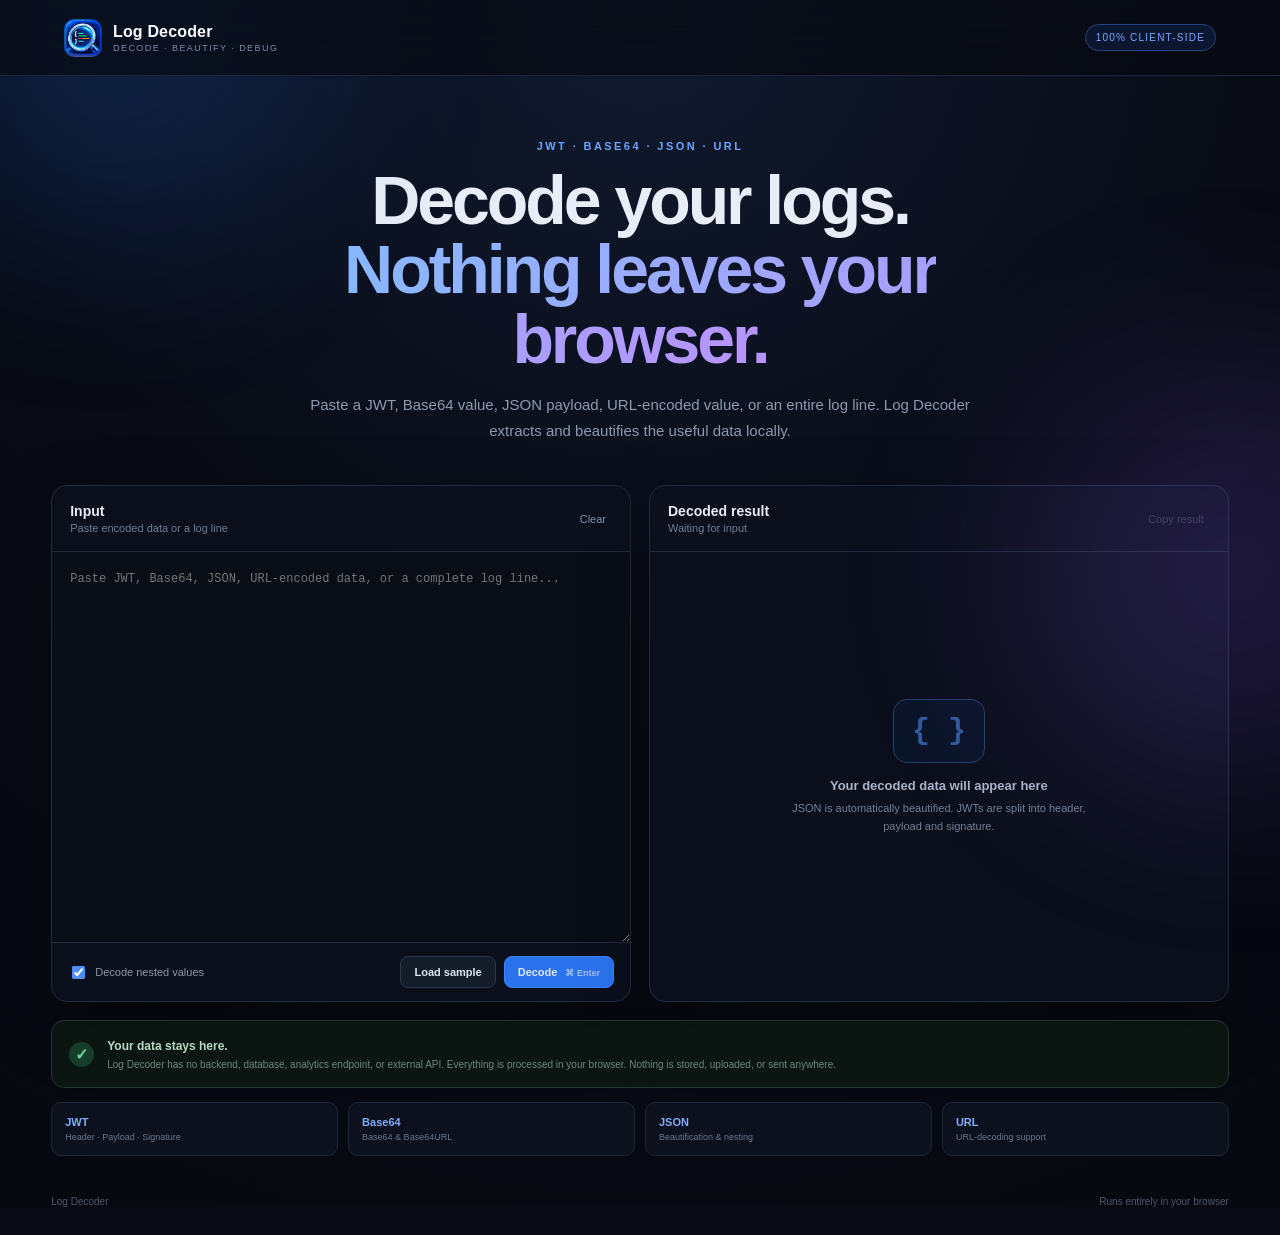
==== log-decoder-github-pages/index.html @ 3cbddbbd "Log Decoder Github pages implemented" ====
<!doctype html>
<html lang="en">
<head>
  <meta charset="utf-8">
  <meta name="viewport" content="width=device-width,initial-scale=1">
  <meta name="description" content="Log Decoder - decode JWT, Base64, JSON and URL-encoded log data locally in your browser.">
  <meta name="theme-color" content="#0b1020">
  <link rel="icon" href="assets/icon128.png">
  <link rel="stylesheet" href="styles.css">
  <title>Log Decoder — JWT · Base64 · JSON</title>
</head>
<body>
  <div class="bg-glow glow-one"></div>
  <div class="bg-glow glow-two"></div>

  <header class="site-header">
    <a class="brand" href="./" aria-label="Log Decoder home">
      <img src="assets/icon128.png" alt="">
      <div>
        <strong>Log Decoder</strong>
        <span>DECODE · BEAUTIFY · DEBUG</span>
      </div>
    </a>
    <div class="header-badge">100% CLIENT-SIDE</div>
  </header>

  <main class="container">
    <section class="hero">
      <div class="eyebrow">JWT · BASE64 · JSON · URL</div>
      <h1>Decode your logs.<br><span>Nothing leaves your browser.</span></h1>
      <p>Paste a JWT, Base64 value, JSON payload, URL-encoded value, or an entire log line. Log Decoder extracts and beautifies the useful data locally.</p>
    </section>

    <section class="workspace">
      <div class="panel input-panel">
        <div class="panel-heading">
          <div>
            <h2>Input</h2>
            <span>Paste encoded data or a log line</span>
          </div>
          <button id="clearInput" class="text-btn" type="button">Clear</button>
        </div>

        <textarea id="input" spellcheck="false" placeholder="Paste JWT, Base64, JSON, URL-encoded data, or a complete log line..."></textarea>

        <div class="input-footer">
          <label class="toggle">
            <input id="recursive" type="checkbox" checked>
            <span>Decode nested values</span>
          </label>
          <div class="input-actions">
            <button id="sample" class="secondary-btn" type="button">Load sample</button>
            <button id="decode" class="primary-btn" type="button">Decode <span>⌘ Enter</span></button>
          </div>
        </div>
      </div>

      <div class="panel result-panel">
        <div class="panel-heading">
          <div>
            <h2>Decoded result</h2>
            <span id="resultMeta">Waiting for input</span>
          </div>
          <button id="copy" class="text-btn" type="button" disabled>Copy result</button>
        </div>

        <div id="emptyState" class="empty-state">
          <div class="empty-icon">{ }</div>
          <strong>Your decoded data will appear here</strong>
          <span>JSON is automatically beautified. JWTs are split into header, payload and signature.</span>
        </div>

        <div id="result" class="result hidden">
          <div class="detected-row">
            <span id="detected" class="badge"></span>
          </div>

          <div id="jwtSections" class="hidden">
            <div class="section">
              <div class="section-title">Header</div>
              <pre id="jwtHeader" class="code-block"></pre>
            </div>
            <div class="section">
              <div class="section-title">Payload</div>
              <pre id="jwtPayload" class="code-block"></pre>
            </div>
            <div class="section">
              <div class="section-title">Signature</div>
              <pre id="jwtSignature" class="code-block"></pre>
            </div>
          </div>

          <div id="normalResult" class="section">
            <div class="section-title">Decoded output</div>
            <pre id="output" class="code-block"></pre>
          </div>
        </div>

        <div id="error" class="error hidden"></div>
      </div>
    </section>

    <section class="privacy">
      <div class="privacy-icon">✓</div>
      <div>
        <strong>Your data stays here.</strong>
        <p>Log Decoder has no backend, database, analytics endpoint, or external API. Everything is processed in your browser. Nothing is stored, uploaded, or sent anywhere.</p>
      </div>
    </section>

    <section class="features">
      <div><b>JWT</b><span>Header · Payload · Signature</span></div>
      <div><b>Base64</b><span>Base64 & Base64URL</span></div>
      <div><b>JSON</b><span>Beautification & nesting</span></div>
      <div><b>URL</b><span>URL-decoding support</span></div>
    </section>
  </main>

  <footer>
    <span>Log Decoder</span>
    <span>Runs entirely in your browser</span>
  </footer>

  <script src="assets/decoder.js"></script>
  <script src="app.js"></script>
</body>
</html>
---- log-decoder-github-pages/styles.css ----
*{box-sizing:border-box}
:root{font-family:Inter,-apple-system,BlinkMacSystemFont,"Segoe UI",sans-serif;color:#e8edf7;background:#080b14}
body{margin:0;min-height:100vh;background:radial-gradient(circle at top,#111a30 0,#080b14 48%,#060810 100%);overflow-x:hidden}
button,textarea{font:inherit}
.bg-glow{position:fixed;width:420px;height:420px;border-radius:50%;filter:blur(100px);opacity:.18;pointer-events:none}
.glow-one{background:#2879ff;top:-180px;left:-100px}.glow-two{background:#8b5cf6;right:-160px;top:40%}
.site-header{height:76px;display:flex;align-items:center;justify-content:space-between;padding:0 5vw;border-bottom:1px solid #1c2537;background:rgba(7,10,18,.72);backdrop-filter:blur(18px);position:sticky;top:0;z-index:5}
.brand{display:flex;align-items:center;gap:11px;color:#fff;text-decoration:none}.brand img{width:38px;height:38px;border-radius:10px}.brand strong{display:block;font-size:16px;letter-spacing:.01em}.brand span{display:block;margin-top:2px;font-size:9px;letter-spacing:.16em;color:#7f8ca5}
.header-badge{font-size:10px;letter-spacing:.12em;color:#78a9ff;border:1px solid #24457c;background:#0b1730;padding:7px 10px;border-radius:999px}
.container{width:min(1180px,92vw);margin:auto;padding:64px 0 30px}
.hero{max-width:760px;margin:0 auto 42px;text-align:center}.eyebrow{font-size:11px;letter-spacing:.22em;color:#6ea4ff;font-weight:700}.hero h1{font-size:clamp(38px,6vw,68px);line-height:1.02;margin:14px 0 18px;letter-spacing:-.045em}.hero h1 span{background:linear-gradient(90deg,#8ab8ff,#b794ff);-webkit-background-clip:text;background-clip:text;color:transparent}.hero p{color:#8e9ab0;line-height:1.7;font-size:15px;margin:auto;max-width:700px}
.workspace{display:grid;grid-template-columns:1fr 1fr;gap:18px}.panel{border:1px solid #202b40;background:rgba(12,17,29,.88);border-radius:16px;box-shadow:0 22px 70px rgba(0,0,0,.22);overflow:hidden}.panel-heading{display:flex;align-items:center;justify-content:space-between;padding:17px 18px;border-bottom:1px solid #202a3b}.panel-heading h2{font-size:14px;margin:0}.panel-heading span{display:block;color:#6f7d94;font-size:11px;margin-top:3px}
.text-btn{border:0;background:transparent;color:#8292ad;cursor:pointer;font-size:11px}.text-btn:hover{color:#fff}.text-btn:disabled{opacity:.35;cursor:not-allowed}
textarea{display:block;width:100%;height:390px;resize:vertical;min-height:260px;border:0;outline:0;padding:18px;background:#090d16;color:#dfe7f5;font:12px/1.65 "SFMono-Regular",Consolas,monospace}.input-footer{display:flex;align-items:center;justify-content:space-between;gap:12px;padding:13px 16px;border-top:1px solid #202a3b}.toggle{display:flex;align-items:center;gap:7px;color:#8b97aa;font-size:11px}.toggle input{accent-color:#4d8cff}.input-actions{display:flex;gap:8px}.primary-btn,.secondary-btn{border-radius:8px;padding:9px 13px;border:1px solid #293750;color:#dfe7f5;cursor:pointer;font-size:11px;font-weight:650}.primary-btn{background:#2b73ed;border-color:#3c83ff}.primary-btn:hover{background:#3d85ff}.primary-btn span{font-size:9px;opacity:.65;margin-left:5px}.secondary-btn{background:#141b29}.secondary-btn:hover{background:#1a2434}
.result-panel{min-height:480px}.empty-state{height:430px;display:flex;flex-direction:column;align-items:center;justify-content:center;text-align:center;padding:30px;color:#738096}.empty-state strong{color:#aab5c8;font-size:13px;margin:15px 0 7px}.empty-state span{max-width:330px;font-size:11px;line-height:1.6}.empty-icon{font:700 30px "SFMono-Regular",Consolas,monospace;color:#315b9d;border:1px solid #23416f;background:#0b1528;border-radius:14px;padding:14px 18px}
.result{padding:0 18px 18px}.detected-row{padding:13px 0 0}.badge{display:inline-block;padding:5px 8px;border-radius:999px;background:#17284a;color:#7eb0ff;font-size:10px;font-weight:700}.section{margin-top:13px}.section-title{font-size:9px;text-transform:uppercase;letter-spacing:.15em;color:#65738a;margin:0 0 6px}.code-block{margin:0;max-height:270px;overflow:auto;padding:13px;border:1px solid #1d2738;border-radius:9px;background:#070a10;color:#dce5f3;font:11px/1.55 "SFMono-Regular",Consolas,monospace;white-space:pre-wrap;overflow-wrap:anywhere}.error{margin:16px 18px;padding:12px;border:1px solid #69323b;border-radius:9px;background:#211117;color:#ff9da7;font-size:11px;line-height:1.5}.hidden{display:none!important}
.privacy{display:flex;align-items:center;gap:13px;margin-top:18px;padding:15px 17px;border:1px solid #24372f;background:#0c1713;border-radius:13px}.privacy-icon{width:25px;height:25px;display:grid;place-items:center;border-radius:50%;background:#153d2a;color:#67d69b;font-weight:800}.privacy strong{font-size:12px;color:#b9d9c7}.privacy p{margin:3px 0 0;color:#70877c;font-size:10px;line-height:1.5}
.features{display:grid;grid-template-columns:repeat(4,1fr);gap:10px;margin-top:14px}.features div{padding:13px;border:1px solid #1d2738;background:#0c111d;border-radius:10px}.features b{display:block;color:#82adff;font-size:11px}.features span{display:block;color:#69768c;font-size:9px;margin-top:4px}
footer{width:min(1180px,92vw);margin:10px auto 28px;display:flex;justify-content:space-between;color:#4e5a6d;font-size:10px}
@media(max-width:850px){.workspace{grid-template-columns:1fr}.features{grid-template-columns:1fr 1fr}.site-header{padding:0 4vw}.container{padding-top:40px}.result-panel{min-height:400px}}
@media(max-width:520px){.input-footer{align-items:flex-start;flex-direction:column}.input-actions{width:100%}.input-actions button{flex:1}.features{grid-template-columns:1fr}.header-badge{display:none}.hero h1{font-size:40px}}
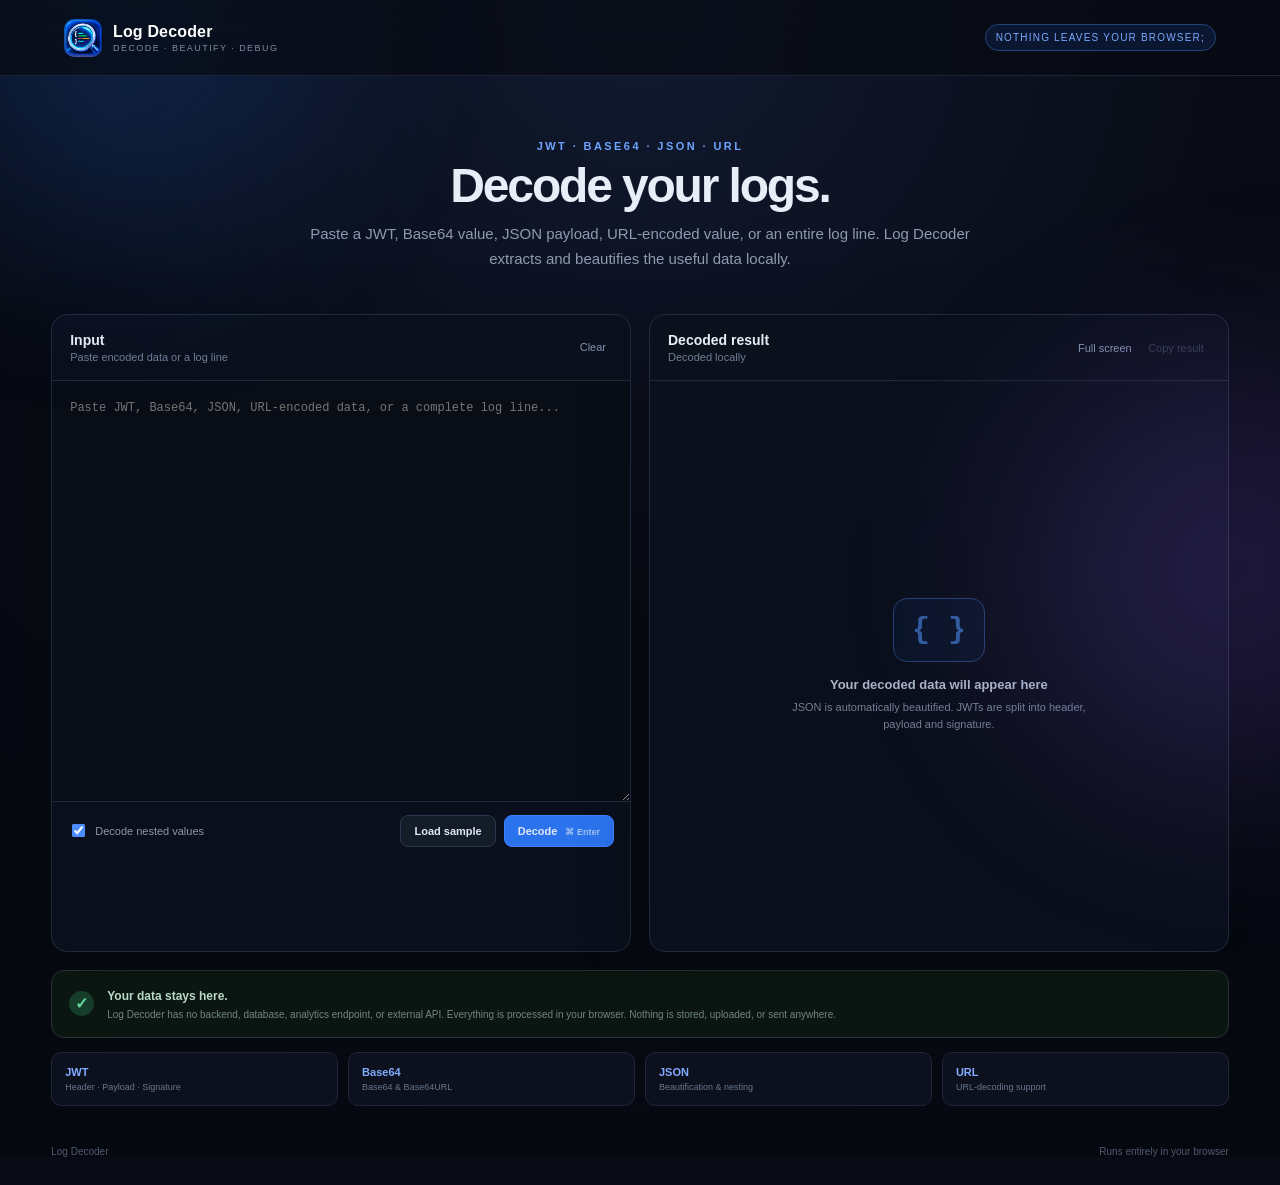
==== commit 0e15f80b: "UI Fixes and Decoded Result Screen size changed." ====
--- a/log-decoder-github-pages/index.html
+++ b/log-decoder-github-pages/index.html
@@ -1,14 +1,17 @@
 <!doctype html>
 <html lang="en">
+
 <head>
   <meta charset="utf-8">
   <meta name="viewport" content="width=device-width,initial-scale=1">
-  <meta name="description" content="Log Decoder - decode JWT, Base64, JSON and URL-encoded log data locally in your browser.">
+  <meta name="description"
+    content="Log Decoder - decode JWT, Base64, JSON and URL-encoded log data locally in your browser.">
   <meta name="theme-color" content="#0b1020">
   <link rel="icon" href="assets/icon128.png">
   <link rel="stylesheet" href="styles.css">
   <title>Log Decoder — JWT · Base64 · JSON</title>
 </head>
+
 <body>
   <div class="bg-glow glow-one"></div>
   <div class="bg-glow glow-two"></div>
@@ -21,14 +24,15 @@
         <span>DECODE · BEAUTIFY · DEBUG</span>
       </div>
     </a>
-    <div class="header-badge">100% CLIENT-SIDE</div>
+    <div class="header-badge">NOTHING LEAVES YOUR BROWSER;</div>
   </header>
 
   <main class="container">
     <section class="hero">
       <div class="eyebrow">JWT · BASE64 · JSON · URL</div>
-      <h1>Decode your logs.<br><span>Nothing leaves your browser.</span></h1>
-      <p>Paste a JWT, Base64 value, JSON payload, URL-encoded value, or an entire log line. Log Decoder extracts and beautifies the useful data locally.</p>
+      <h1>Decode your logs.</h1>
+      <p>Paste a JWT, Base64 value, JSON payload, URL-encoded value, or an entire log line. Log Decoder extracts and
+        beautifies the useful data locally.</p>
     </section>
 
     <section class="workspace">
@@ -41,7 +45,8 @@
           <button id="clearInput" class="text-btn" type="button">Clear</button>
         </div>
 
-        <textarea id="input" spellcheck="false" placeholder="Paste JWT, Base64, JSON, URL-encoded data, or a complete log line..."></textarea>
+        <textarea id="input" spellcheck="false"
+          placeholder="Paste JWT, Base64, JSON, URL-encoded data, or a complete log line..."></textarea>
 
         <div class="input-footer">
           <label class="toggle">
@@ -59,10 +64,14 @@
         <div class="panel-heading">
           <div>
             <h2>Decoded result</h2>
-            <span id="resultMeta">Waiting for input</span>
+            <span id="resultMeta">Decoded locally</span>
           </div>
-          <button id="copy" class="text-btn" type="button" disabled>Copy result</button>
+          <div class="panel-actions">
+            <button id="fullscreen" class="text-btn" type="button">Full screen</button>
+            <button id="copy" class="text-btn" type="button" disabled>Copy result</button>
+          </div>
         </div>
+
 
         <div id="emptyState" class="empty-state">
           <div class="empty-icon">{ }</div>
@@ -92,7 +101,7 @@
 
           <div id="normalResult" class="section">
             <div class="section-title">Decoded output</div>
-            <pre id="output" class="code-block"></pre>
+            <textarea id="output" class="code-block output-area" readonly spellcheck="false"></textarea>
           </div>
         </div>
 
@@ -104,7 +113,8 @@
       <div class="privacy-icon">✓</div>
       <div>
         <strong>Your data stays here.</strong>
-        <p>Log Decoder has no backend, database, analytics endpoint, or external API. Everything is processed in your browser. Nothing is stored, uploaded, or sent anywhere.</p>
+        <p>Log Decoder has no backend, database, analytics endpoint, or external API. Everything is processed in your
+          browser. Nothing is stored, uploaded, or sent anywhere.</p>
       </div>
     </section>
 
@@ -124,4 +134,5 @@
   <script src="assets/decoder.js"></script>
   <script src="app.js"></script>
 </body>
-</html>
+
+</html>
--- a/log-decoder-github-pages/styles.css
+++ b/log-decoder-github-pages/styles.css
@@ -1,21 +1,460 @@
-*{box-sizing:border-box}
-:root{font-family:Inter,-apple-system,BlinkMacSystemFont,"Segoe UI",sans-serif;color:#e8edf7;background:#080b14}
-body{margin:0;min-height:100vh;background:radial-gradient(circle at top,#111a30 0,#080b14 48%,#060810 100%);overflow-x:hidden}
-button,textarea{font:inherit}
-.bg-glow{position:fixed;width:420px;height:420px;border-radius:50%;filter:blur(100px);opacity:.18;pointer-events:none}
-.glow-one{background:#2879ff;top:-180px;left:-100px}.glow-two{background:#8b5cf6;right:-160px;top:40%}
-.site-header{height:76px;display:flex;align-items:center;justify-content:space-between;padding:0 5vw;border-bottom:1px solid #1c2537;background:rgba(7,10,18,.72);backdrop-filter:blur(18px);position:sticky;top:0;z-index:5}
-.brand{display:flex;align-items:center;gap:11px;color:#fff;text-decoration:none}.brand img{width:38px;height:38px;border-radius:10px}.brand strong{display:block;font-size:16px;letter-spacing:.01em}.brand span{display:block;margin-top:2px;font-size:9px;letter-spacing:.16em;color:#7f8ca5}
-.header-badge{font-size:10px;letter-spacing:.12em;color:#78a9ff;border:1px solid #24457c;background:#0b1730;padding:7px 10px;border-radius:999px}
-.container{width:min(1180px,92vw);margin:auto;padding:64px 0 30px}
-.hero{max-width:760px;margin:0 auto 42px;text-align:center}.eyebrow{font-size:11px;letter-spacing:.22em;color:#6ea4ff;font-weight:700}.hero h1{font-size:clamp(38px,6vw,68px);line-height:1.02;margin:14px 0 18px;letter-spacing:-.045em}.hero h1 span{background:linear-gradient(90deg,#8ab8ff,#b794ff);-webkit-background-clip:text;background-clip:text;color:transparent}.hero p{color:#8e9ab0;line-height:1.7;font-size:15px;margin:auto;max-width:700px}
-.workspace{display:grid;grid-template-columns:1fr 1fr;gap:18px}.panel{border:1px solid #202b40;background:rgba(12,17,29,.88);border-radius:16px;box-shadow:0 22px 70px rgba(0,0,0,.22);overflow:hidden}.panel-heading{display:flex;align-items:center;justify-content:space-between;padding:17px 18px;border-bottom:1px solid #202a3b}.panel-heading h2{font-size:14px;margin:0}.panel-heading span{display:block;color:#6f7d94;font-size:11px;margin-top:3px}
-.text-btn{border:0;background:transparent;color:#8292ad;cursor:pointer;font-size:11px}.text-btn:hover{color:#fff}.text-btn:disabled{opacity:.35;cursor:not-allowed}
-textarea{display:block;width:100%;height:390px;resize:vertical;min-height:260px;border:0;outline:0;padding:18px;background:#090d16;color:#dfe7f5;font:12px/1.65 "SFMono-Regular",Consolas,monospace}.input-footer{display:flex;align-items:center;justify-content:space-between;gap:12px;padding:13px 16px;border-top:1px solid #202a3b}.toggle{display:flex;align-items:center;gap:7px;color:#8b97aa;font-size:11px}.toggle input{accent-color:#4d8cff}.input-actions{display:flex;gap:8px}.primary-btn,.secondary-btn{border-radius:8px;padding:9px 13px;border:1px solid #293750;color:#dfe7f5;cursor:pointer;font-size:11px;font-weight:650}.primary-btn{background:#2b73ed;border-color:#3c83ff}.primary-btn:hover{background:#3d85ff}.primary-btn span{font-size:9px;opacity:.65;margin-left:5px}.secondary-btn{background:#141b29}.secondary-btn:hover{background:#1a2434}
-.result-panel{min-height:480px}.empty-state{height:430px;display:flex;flex-direction:column;align-items:center;justify-content:center;text-align:center;padding:30px;color:#738096}.empty-state strong{color:#aab5c8;font-size:13px;margin:15px 0 7px}.empty-state span{max-width:330px;font-size:11px;line-height:1.6}.empty-icon{font:700 30px "SFMono-Regular",Consolas,monospace;color:#315b9d;border:1px solid #23416f;background:#0b1528;border-radius:14px;padding:14px 18px}
-.result{padding:0 18px 18px}.detected-row{padding:13px 0 0}.badge{display:inline-block;padding:5px 8px;border-radius:999px;background:#17284a;color:#7eb0ff;font-size:10px;font-weight:700}.section{margin-top:13px}.section-title{font-size:9px;text-transform:uppercase;letter-spacing:.15em;color:#65738a;margin:0 0 6px}.code-block{margin:0;max-height:270px;overflow:auto;padding:13px;border:1px solid #1d2738;border-radius:9px;background:#070a10;color:#dce5f3;font:11px/1.55 "SFMono-Regular",Consolas,monospace;white-space:pre-wrap;overflow-wrap:anywhere}.error{margin:16px 18px;padding:12px;border:1px solid #69323b;border-radius:9px;background:#211117;color:#ff9da7;font-size:11px;line-height:1.5}.hidden{display:none!important}
-.privacy{display:flex;align-items:center;gap:13px;margin-top:18px;padding:15px 17px;border:1px solid #24372f;background:#0c1713;border-radius:13px}.privacy-icon{width:25px;height:25px;display:grid;place-items:center;border-radius:50%;background:#153d2a;color:#67d69b;font-weight:800}.privacy strong{font-size:12px;color:#b9d9c7}.privacy p{margin:3px 0 0;color:#70877c;font-size:10px;line-height:1.5}
-.features{display:grid;grid-template-columns:repeat(4,1fr);gap:10px;margin-top:14px}.features div{padding:13px;border:1px solid #1d2738;background:#0c111d;border-radius:10px}.features b{display:block;color:#82adff;font-size:11px}.features span{display:block;color:#69768c;font-size:9px;margin-top:4px}
-footer{width:min(1180px,92vw);margin:10px auto 28px;display:flex;justify-content:space-between;color:#4e5a6d;font-size:10px}
-@media(max-width:850px){.workspace{grid-template-columns:1fr}.features{grid-template-columns:1fr 1fr}.site-header{padding:0 4vw}.container{padding-top:40px}.result-panel{min-height:400px}}
-@media(max-width:520px){.input-footer{align-items:flex-start;flex-direction:column}.input-actions{width:100%}.input-actions button{flex:1}.features{grid-template-columns:1fr}.header-badge{display:none}.hero h1{font-size:40px}}
+* {
+  box-sizing: border-box;
+}
+:root {
+  font-family:
+    Inter,
+    -apple-system,
+    BlinkMacSystemFont,
+    "Segoe UI",
+    sans-serif;
+  color: #e8edf7;
+  background: #080b14;
+}
+body {
+  margin: 0;
+  min-height: 100vh;
+  background: radial-gradient(
+    circle at top,
+    #111a30 0,
+    #080b14 48%,
+    #060810 100%
+  );
+  overflow-x: hidden;
+}
+button,
+textarea {
+  font: inherit;
+}
+.bg-glow {
+  position: fixed;
+  width: 420px;
+  height: 420px;
+  border-radius: 50%;
+  filter: blur(100px);
+  opacity: 0.18;
+  pointer-events: none;
+}
+.glow-one {
+  background: #2879ff;
+  top: -180px;
+  left: -100px;
+}
+.glow-two {
+  background: #8b5cf6;
+  right: -160px;
+  top: 40%;
+}
+.site-header {
+  height: 76px;
+  display: flex;
+  align-items: center;
+  justify-content: space-between;
+  padding: 0 5vw;
+  border-bottom: 1px solid #1c2537;
+  background: rgba(7, 10, 18, 0.72);
+  backdrop-filter: blur(18px);
+  position: sticky;
+  top: 0;
+  z-index: 5;
+}
+.brand {
+  display: flex;
+  align-items: center;
+  gap: 11px;
+  color: #fff;
+  text-decoration: none;
+}
+.brand img {
+  width: 38px;
+  height: 38px;
+  border-radius: 10px;
+}
+.brand strong {
+  display: block;
+  font-size: 16px;
+  letter-spacing: 0.01em;
+}
+.brand span {
+  display: block;
+  margin-top: 2px;
+  font-size: 9px;
+  letter-spacing: 0.16em;
+  color: #7f8ca5;
+}
+.header-badge {
+  font-size: 10px;
+  letter-spacing: 0.12em;
+  color: #78a9ff;
+  border: 1px solid #24457c;
+  background: #0b1730;
+  padding: 7px 10px;
+  border-radius: 999px;
+}
+.container {
+  width: min(1180px, 92vw);
+  margin: auto;
+  padding: 64px 0 30px;
+}
+.hero {
+  max-width: 760px;
+  margin: 0 auto 42px;
+  text-align: center;
+}
+.eyebrow {
+  font-size: 11px;
+  letter-spacing: 0.22em;
+  color: #6ea4ff;
+  font-weight: 700;
+}
+.hero h1 {
+  font-size: clamp(28px, 6vw, 48px);
+  line-height: 1.02;
+  margin: 10px 0 10px;
+  letter-spacing: -0.045em;
+}
+.hero h1 span {
+  background: linear-gradient(90deg, #8ab8ff, #b794ff);
+  -webkit-background-clip: text;
+  background-clip: text;
+  color: transparent;
+}
+.hero p {
+  color: #8e9ab0;
+  line-height: 1.7;
+  font-size: 15px;
+  margin: auto;
+  max-width: 700px;
+}
+.workspace {
+  display: grid;
+  grid-template-columns: 1fr 1fr;
+  gap: 18px;
+}
+.panel {
+  border: 1px solid #202b40;
+  background: rgba(12, 17, 29, 0.88);
+  border-radius: 16px;
+  box-shadow: 0 22px 70px rgba(0, 0, 0, 0.22);
+  overflow: hidden;
+}
+.panel-heading {
+  display: flex;
+  align-items: center;
+  justify-content: space-between;
+  padding: 17px 18px;
+  border-bottom: 1px solid #202a3b;
+}
+.panel-heading h2 {
+  font-size: 14px;
+  margin: 0;
+}
+.panel-heading span {
+  display: block;
+  color: #6f7d94;
+  font-size: 11px;
+  margin-top: 3px;
+}
+.text-btn {
+  border: 0;
+  background: transparent;
+  color: #8292ad;
+  cursor: pointer;
+  font-size: 11px;
+}
+.text-btn:hover {
+  color: #fff;
+}
+.text-btn:disabled {
+  opacity: 0.35;
+  cursor: not-allowed;
+}
+textarea {
+  display: block;
+  width: 100%;
+  resize: vertical;
+  height: 420px;
+  min-height: 420px;
+  max-height: 120vh;
+  border: 0;
+  outline: 0;
+  padding: 18px;
+  background: #090d16;
+  color: #dfe7f5;
+  font:
+    12px/1.65 "SFMono-Regular",
+    Consolas,
+    monospace;
+}
+.input-footer {
+  display: flex;
+  align-items: center;
+  justify-content: space-between;
+  gap: 12px;
+  padding: 13px 16px;
+  border-top: 1px solid #202a3b;
+}
+.toggle {
+  display: flex;
+  align-items: center;
+  gap: 7px;
+  color: #8b97aa;
+  font-size: 11px;
+}
+.toggle input {
+  accent-color: #4d8cff;
+}
+.input-actions {
+  display: flex;
+  gap: 8px;
+}
+.primary-btn,
+.secondary-btn {
+  border-radius: 8px;
+  padding: 9px 13px;
+  border: 1px solid #293750;
+  color: #dfe7f5;
+  cursor: pointer;
+  font-size: 11px;
+  font-weight: 650;
+}
+.primary-btn {
+  background: #2b73ed;
+  border-color: #3c83ff;
+}
+.primary-btn:hover {
+  background: #3d85ff;
+}
+.primary-btn span {
+  font-size: 9px;
+  opacity: 0.65;
+  margin-left: 5px;
+}
+.secondary-btn {
+  background: #141b29;
+}
+.secondary-btn:hover {
+  background: #1a2434;
+}
+.result-panel {
+  min-height: 620px;
+}
+.empty-state {
+  height: 570px;
+  display: flex;
+  flex-direction: column;
+  align-items: center;
+  justify-content: center;
+  text-align: center;
+  padding: 30px;
+  color: #738096;
+}
+.empty-state strong {
+  color: #aab5c8;
+  font-size: 13px;
+  margin: 15px 0 7px;
+}
+.empty-state span {
+  max-width: 330px;
+  font-size: 11px;
+  line-height: 1.6;
+}
+.empty-icon {
+  font:
+    700 30px "SFMono-Regular",
+    Consolas,
+    monospace;
+  color: #315b9d;
+  border: 1px solid #23416f;
+  background: #0b1528;
+  border-radius: 14px;
+  padding: 14px 18px;
+}
+.result {
+  padding: 0 18px 18px;
+}
+.result-panel.fullscreen {
+  position: fixed;
+  top: 0;
+  left: 0;
+  width: 100vw;
+  height: 100vh;
+  z-index: 999;
+  background: rgba(8, 11, 20, 0.98);
+  overflow-y: auto;
+  padding: 20px;
+  box-shadow: 0 0 60px rgba(0, 0, 0, 0.7);
+}
+
+.result-panel.fullscreen .code-block {
+  max-height: none;
+  font-size: 13px;
+}
+
+body.fullscreen-active {
+  overflow: hidden;
+}
+
+.detected-row {
+  padding: 13px 0 0;
+}
+.badge {
+  display: inline-block;
+  padding: 5px 8px;
+  border-radius: 999px;
+  background: #17284a;
+  color: #7eb0ff;
+  font-size: 10px;
+  font-weight: 700;
+}
+.section {
+  margin-top: 13px;
+}
+.section-title {
+  font-size: 9px;
+  text-transform: uppercase;
+  letter-spacing: 0.15em;
+  color: #65738a;
+  margin: 0 0 6px;
+}
+.code-block {
+  margin: 0;
+  max-height: 270px;
+  overflow: auto;
+  padding: 13px;
+  border: 1px solid #1d2738;
+  border-radius: 9px;
+  background: #070a10;
+  color: #dce5f3;
+  font:
+    11px/1.55 "SFMono-Regular",
+    Consolas,
+    monospace;
+  white-space: pre-wrap;
+  overflow-wrap: anywhere;
+}
+.error {
+  margin: 16px 18px;
+  padding: 12px;
+  border: 1px solid #69323b;
+  border-radius: 9px;
+  background: #211117;
+  color: #ff9da7;
+  font-size: 11px;
+  line-height: 1.5;
+}
+.hidden {
+  display: none !important;
+}
+.privacy {
+  display: flex;
+  align-items: center;
+  gap: 13px;
+  margin-top: 18px;
+  padding: 15px 17px;
+  border: 1px solid #24372f;
+  background: #0c1713;
+  border-radius: 13px;
+}
+.privacy-icon {
+  width: 25px;
+  height: 25px;
+  display: grid;
+  place-items: center;
+  border-radius: 50%;
+  background: #153d2a;
+  color: #67d69b;
+  font-weight: 800;
+}
+.privacy strong {
+  font-size: 12px;
+  color: #b9d9c7;
+}
+.privacy p {
+  margin: 3px 0 0;
+  color: #70877c;
+  font-size: 10px;
+  line-height: 1.5;
+}
+.features {
+  display: grid;
+  grid-template-columns: repeat(4, 1fr);
+  gap: 10px;
+  margin-top: 14px;
+}
+.features div {
+  padding: 13px;
+  border: 1px solid #1d2738;
+  background: #0c111d;
+  border-radius: 10px;
+}
+.features b {
+  display: block;
+  color: #82adff;
+  font-size: 11px;
+}
+.features span {
+  display: block;
+  color: #69768c;
+  font-size: 9px;
+  margin-top: 4px;
+}
+footer {
+  width: min(1180px, 92vw);
+  margin: 10px auto 28px;
+  display: flex;
+  justify-content: space-between;
+  color: #4e5a6d;
+  font-size: 10px;
+}
+
+.output-area {
+  width: 100%;
+  height: 60vh;
+  min-height: 450px;
+  max-height: 120vh;
+  resize: vertical;
+  overflow: auto;
+}
+
+.output-area:focus {
+  border-color: #315b9d;
+}
+@media (max-width: 850px) {
+  .workspace {
+    grid-template-columns: 1fr;
+  }
+  .features {
+    grid-template-columns: 1fr 1fr;
+  }
+  .site-header {
+    padding: 0 4vw;
+  }
+  .container {
+    padding-top: 40px;
+  }
+  .result-panel {
+    min-height: 400px;
+  }
+}
+@media (max-width: 520px) {
+  .input-footer {
+    align-items: flex-start;
+    flex-direction: column;
+  }
+  .input-actions {
+    width: 100%;
+  }
+  .input-actions button {
+    flex: 1;
+  }
+  .features {
+    grid-template-columns: 1fr;
+  }
+  .header-badge {
+    display: none;
+  }
+  .hero h1 {
+    font-size: 40px;
+  }
+}
